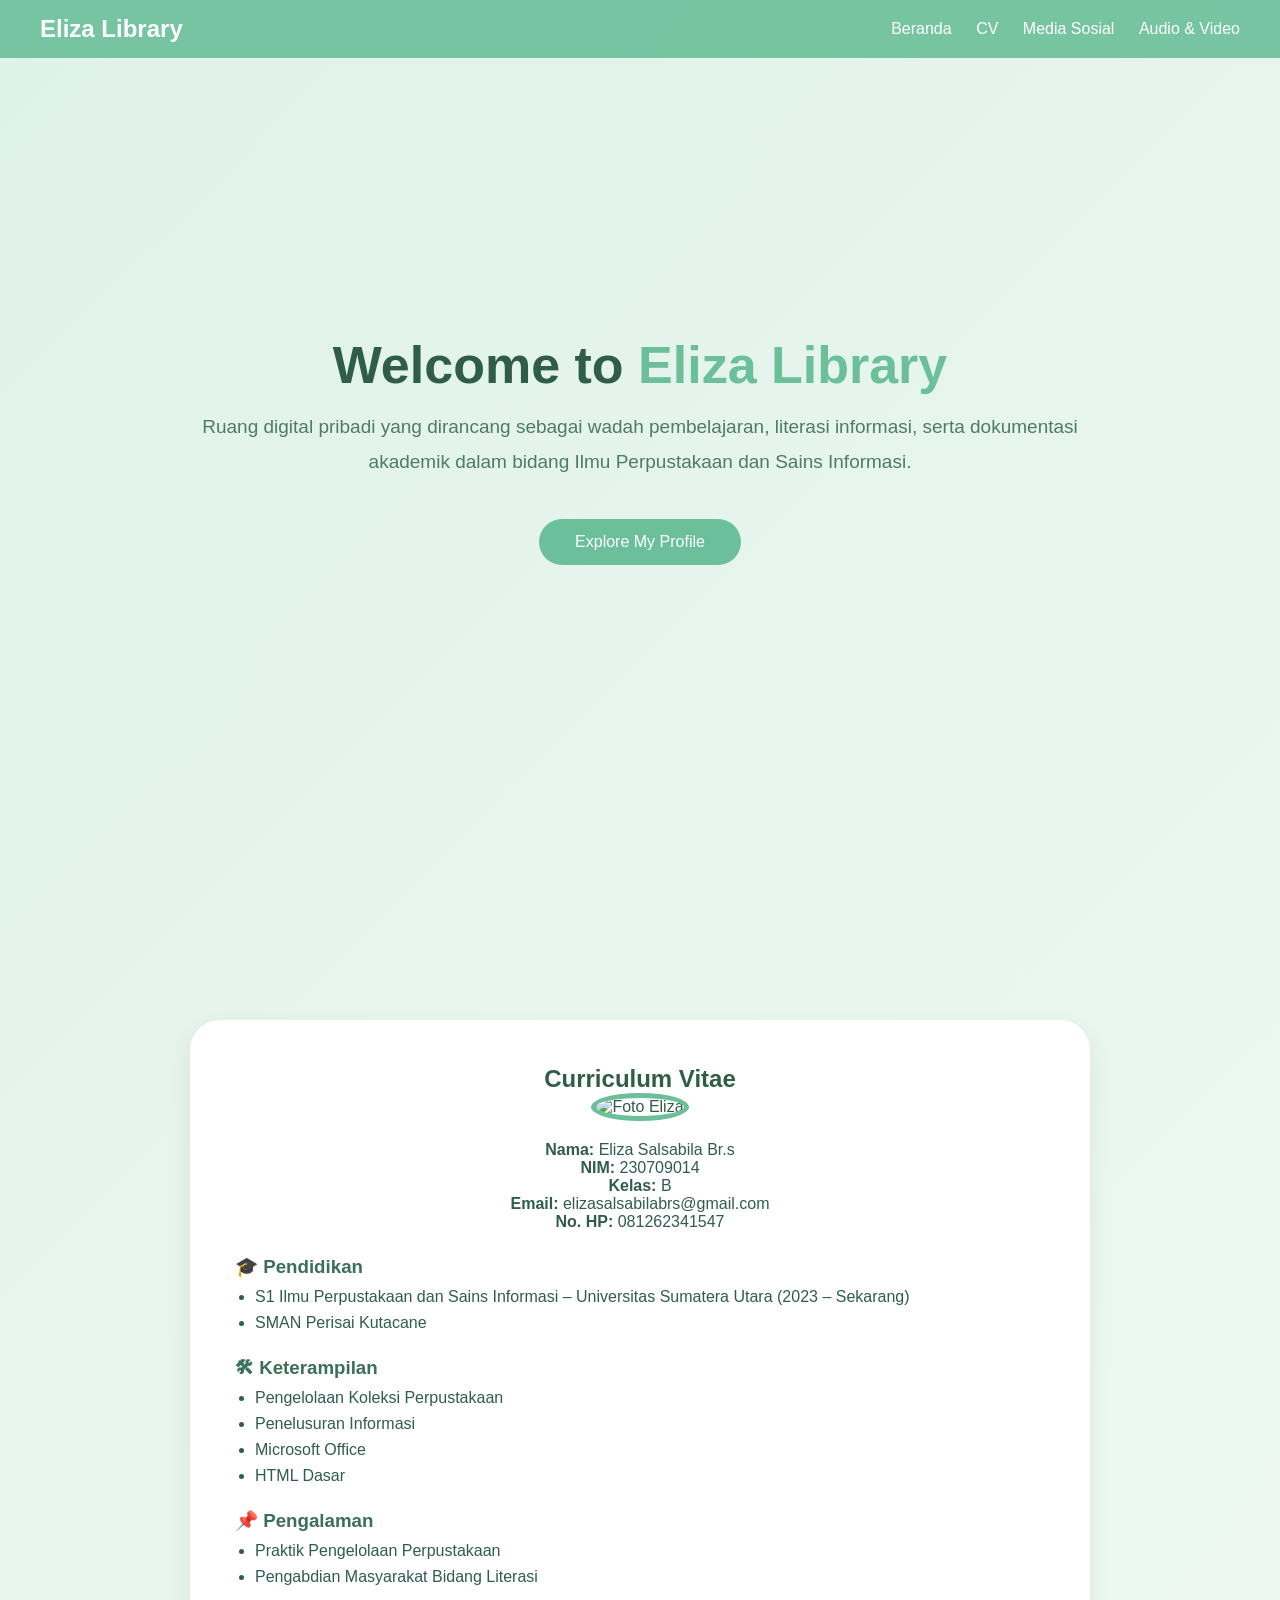
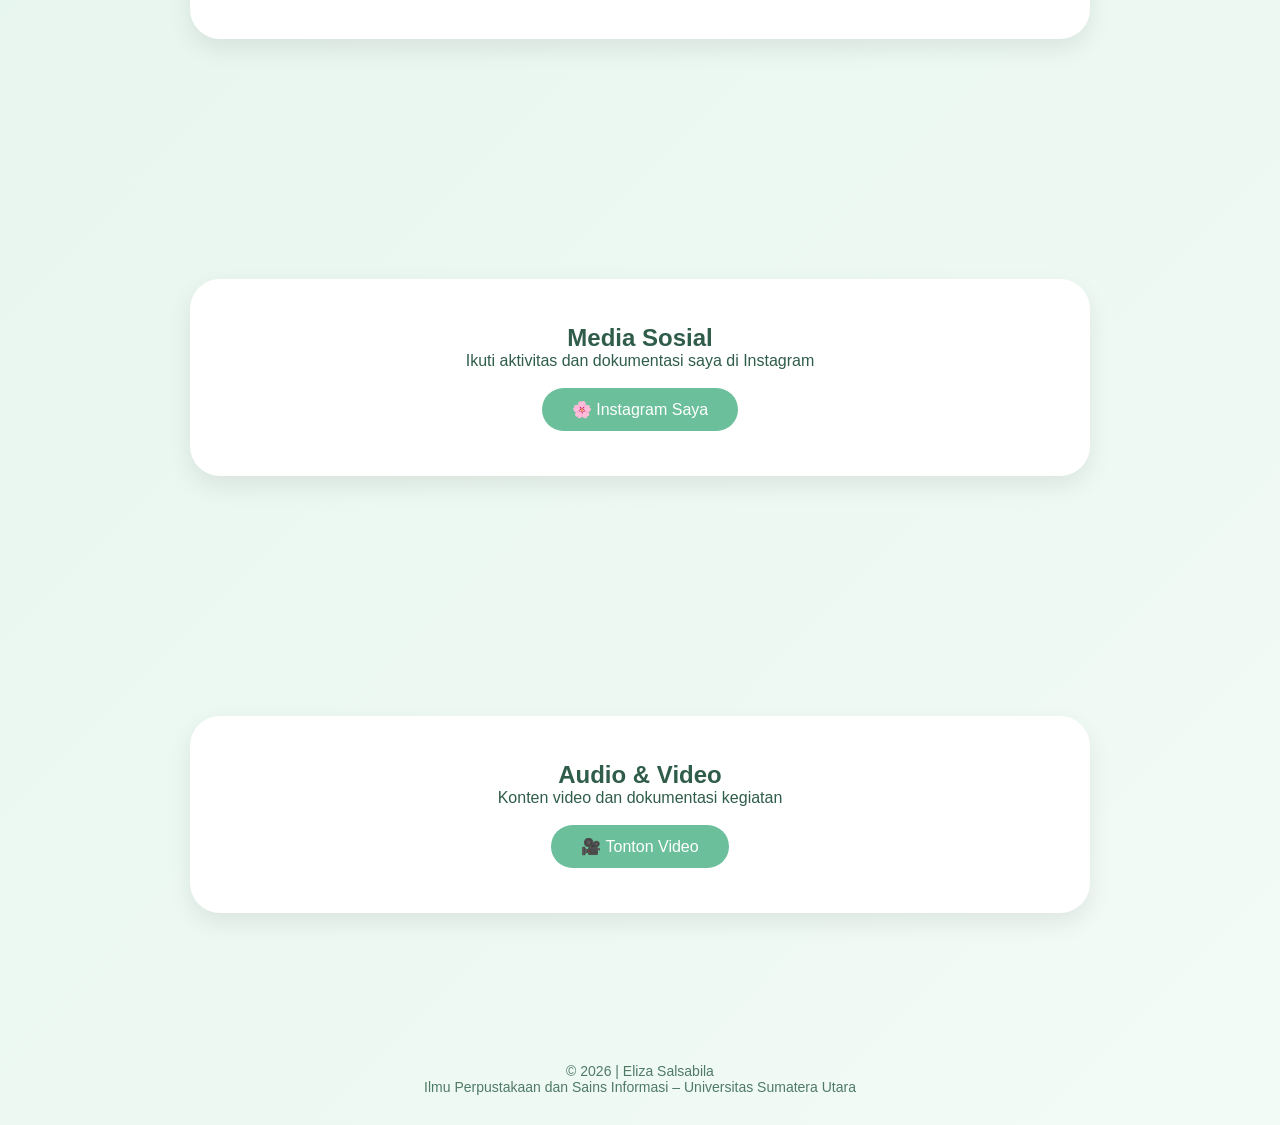
==== index.html @ 678ed5d0 "Update index.html" ====
<!DOCTYPE html>
<html lang="id">
<head>
<meta charset="UTF-8">
<meta name="viewport" content="width=device-width, initial-scale=1.0">
<title>Eliza Library</title>

<style>
*{
    margin:0;
    padding:0;
    box-sizing:border-box;
    font-family:'Segoe UI', sans-serif;
}

html{
    scroll-behavior:smooth;
}

body{
    background:linear-gradient(135deg,#dff2e8,#f3fbf7);
    color:#2f5d4a;
}

/* NAVBAR */
nav{
    position:fixed;
    top:0;
    width:100%;
    background:rgba(107,191,154,0.9);
    padding:15px 40px;
    display:flex;
    justify-content:space-between;
    align-items:center;
    z-index:100;
}

nav h2{
    color:white;
    font-weight:600;
}

nav a{
    color:white;
    text-decoration:none;
    margin-left:20px;
    font-weight:500;
}

nav a:hover{
    border-bottom:2px solid white;
}

/* ===== BERANDA FULL ===== */
#home{
    height:100vh;
    display:flex;
    align-items:center;
    justify-content:center;
    text-align:center;
    padding:40px;
}

.home-box{
    max-width:900px;
}

.home-box h1{
    font-size:52px;
    color:#2f5d4a;
    margin-bottom:15px;
}

.home-box h1 span{
    color:#6bbf9a;
}

.home-box p{
    font-size:19px;
    color:#4f7a67;
    margin-bottom:40px;
    line-height:1.8;
}

.home-btn{
    display:inline-block;
    padding:14px 36px;
    background:#6bbf9a;
    color:white;
    border-radius:30px;
    text-decoration:none;
    font-size:16px;
    transition:0.3s;
}

.home-btn:hover{
    background:#55a885;
}

/* SECTION UMUM */
section{
    padding:90px 20px;
    text-align:center;
}

.card{
    background:white;
    max-width:900px;
    margin:30px auto;
    padding:45px;
    border-radius:30px;
    box-shadow:0 10px 25px rgba(0,0,0,0.08);
}

/* CV */
.cv-photo{
    width:170px;
    height:170px;
    border-radius:50%;
    object-fit:cover;
    border:5px solid #6bbf9a;
    margin-bottom:20px;
}

.cv-item{
    text-align:left;
    margin-top:25px;
}

.cv-item h3{
    color:#3b6f5a;
    margin-bottom:10px;
}

.cv-item ul{
    padding-left:20px;
}

.cv-item li{
    margin-bottom:8px;
}

/* BUTTON */
.btn{
    display:inline-block;
    margin-top:18px;
    padding:12px 30px;
    background:#6bbf9a;
    color:white;
    border-radius:25px;
    text-decoration:none;
}

.btn:hover{
    background:#55a885;
}

/* FOOTER */
footer{
    text-align:center;
    padding:30px;
    font-size:14px;
    color:#4f7a67;
}
</style>
</head>

<body>

<!-- NAVBAR -->
<nav>
    <h2>Eliza Library</h2>
    <div>
        <a href="#home">Beranda</a>
        <a href="#cv">CV</a>
        <a href="#sosial">Media Sosial</a>
        <a href="#media">Audio & Video</a>
    </div>
</nav>

<!-- BERANDA -->
<section id="home">
    <div class="home-box">
        <h1>Welcome to <span>Eliza Library</span></h1>
        <p>
            Ruang digital pribadi yang dirancang sebagai wadah pembelajaran,  
            literasi informasi, serta dokumentasi akademik dalam bidang  
            Ilmu Perpustakaan dan Sains Informasi.
        </p>

        <a href="#cv" class="home-btn">Explore My Profile</a>
    </div>
</section>

<!-- CV -->
<section id="cv">
    <div class="card">
        <h1>Curriculum Vitae</h1>

        <img src="photo-cv.jpeg" alt="Foto Eliza" class="cv-photo">

        <p><b>Nama:</b> Eliza Salsabila Br.s</p>
        <p><b>NIM:</b> 230709014</p>
        <p><b>Kelas:</b> B</p>
        <p><b>Email:</b> elizasalsabilabrs@gmail.com</p>
        <p><b>No. HP:</b> 081262341547</p>

        <div class="cv-item">
            <h3>🎓 Pendidikan</h3>
            <ul>
                <li>S1 Ilmu Perpustakaan dan Sains Informasi – Universitas Sumatera Utara (2023 – Sekarang)</li>
                <li>SMAN Perisai Kutacane</li>
            </ul>
        </div>

        <div class="cv-item">
            <h3>🛠 Keterampilan</h3>
            <ul>
                <li>Pengelolaan Koleksi Perpustakaan</li>
                <li>Penelusuran Informasi</li>
                <li>Microsoft Office</li>
                <li>HTML Dasar</li>
            </ul>
        </div>

        <div class="cv-item">
            <h3>📌 Pengalaman</h3>
            <ul>
                <li>Praktik Pengelolaan Perpustakaan</li>
                <li>Pengabdian Masyarakat Bidang Literasi</li>
            </ul>
        </div>
    </div>
</section>

<!-- MEDIA SOSIAL -->
<section id="sosial">
    <div class="card">
        <h1>Media Sosial</h1>
        <p>Ikuti aktivitas dan dokumentasi saya di Instagram</p>

        <a class="btn" 
           href="https://www.instagram.com/elizasbilaa?igsh=YTdnMjVtbzdoeDZs&utm_source=qr" 
           target="_blank">
           🌸 Instagram Saya
        </a>
    </div>
</section>

<!-- AUDIO & VIDEO -->
<section id="media">
    <div class="card">
        <h1>Audio & Video</h1>
        <p>Konten video dan dokumentasi kegiatan</p>

        <a class="btn" 
           href="https://youtu.be/FVIehD--AYY?si=8Ql-IskA5OXc4XAN" 
           target="_blank">
           🎥 Tonton Video
        </a>
    </div>
</section>

<footer>
    © 2026 | Eliza Salsabila <br>
    Ilmu Perpustakaan dan Sains Informasi – Universitas Sumatera Utara
</footer>

</body>
</html>
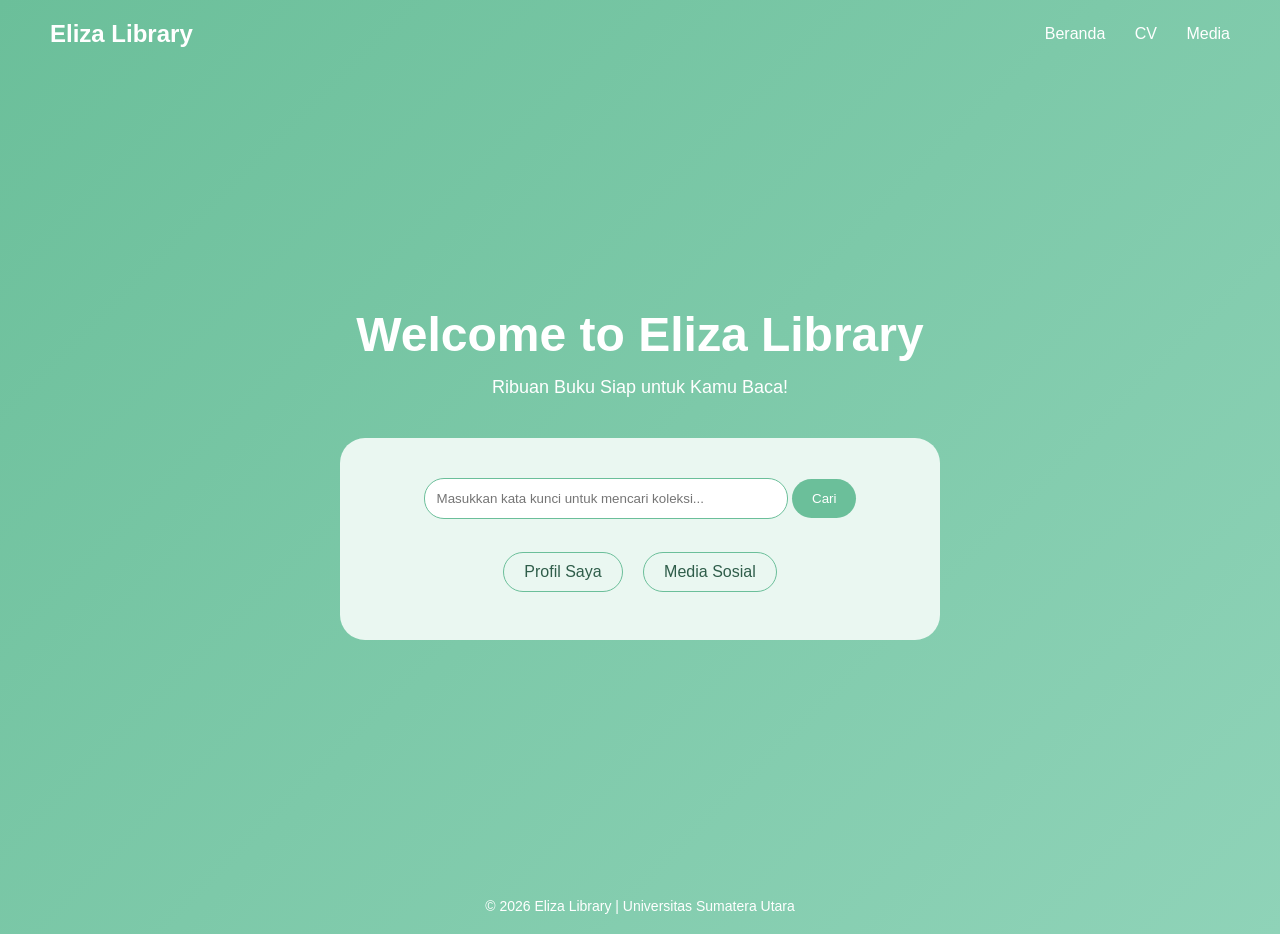
==== commit 63370537: "Update index.html" ====
--- a/index.html
+++ b/index.html
@@ -13,37 +13,27 @@
     font-family:'Segoe UI', sans-serif;
 }
 
-html{
-    scroll-behavior:smooth;
-}
-
 body{
-    background:linear-gradient(135deg,#dff2e8,#f3fbf7);
-    color:#2f5d4a;
+    background:linear-gradient(135deg,#6bbf9a,#8fd3b8);
+    color:white;
 }
 
 /* NAVBAR */
 nav{
-    position:fixed;
-    top:0;
-    width:100%;
-    background:rgba(107,191,154,0.9);
-    padding:15px 40px;
     display:flex;
     justify-content:space-between;
     align-items:center;
-    z-index:100;
+    padding:20px 50px;
 }
 
 nav h2{
-    color:white;
     font-weight:600;
 }
 
 nav a{
+    text-decoration:none;
     color:white;
-    text-decoration:none;
-    margin-left:20px;
+    margin-left:25px;
     font-weight:500;
 }
 
@@ -51,219 +41,112 @@
     border-bottom:2px solid white;
 }
 
-/* ===== BERANDA FULL ===== */
-#home{
-    height:100vh;
+/* HERO */
+.hero{
+    height:90vh;
     display:flex;
+    flex-direction:column;
+    justify-content:center;
     align-items:center;
-    justify-content:center;
     text-align:center;
-    padding:40px;
+    padding:20px;
 }
 
-.home-box{
-    max-width:900px;
-}
-
-.home-box h1{
-    font-size:52px;
-    color:#2f5d4a;
+.hero h1{
+    font-size:48px;
     margin-bottom:15px;
 }
 
-.home-box h1 span{
-    color:#6bbf9a;
+.hero p{
+    font-size:18px;
+    margin-bottom:40px;
 }
 
-.home-box p{
-    font-size:19px;
-    color:#4f7a67;
-    margin-bottom:40px;
-    line-height:1.8;
+.search-box{
+    background:#eaf7f1;
+    padding:40px;
+    border-radius:25px;
+    width:600px;
+    max-width:90%;
+    color:#2f5d4a;
 }
 
-.home-btn{
-    display:inline-block;
-    padding:14px 36px;
+.search-box input{
+    width:70%;
+    padding:12px;
+    border-radius:20px;
+    border:1px solid #6bbf9a;
+    outline:none;
+}
+
+.search-box button{
+    padding:12px 20px;
+    border:none;
     background:#6bbf9a;
     color:white;
-    border-radius:30px;
-    text-decoration:none;
-    font-size:16px;
-    transition:0.3s;
+    border-radius:20px;
+    cursor:pointer;
 }
 
-.home-btn:hover{
+.search-box button:hover{
     background:#55a885;
 }
 
-/* SECTION UMUM */
-section{
-    padding:90px 20px;
-    text-align:center;
-}
-
-.card{
-    background:white;
-    max-width:900px;
-    margin:30px auto;
-    padding:45px;
-    border-radius:30px;
-    box-shadow:0 10px 25px rgba(0,0,0,0.08);
-}
-
-/* CV */
-.cv-photo{
-    width:170px;
-    height:170px;
-    border-radius:50%;
-    object-fit:cover;
-    border:5px solid #6bbf9a;
-    margin-bottom:20px;
-}
-
-.cv-item{
-    text-align:left;
+.menu-btn{
     margin-top:25px;
 }
 
-.cv-item h3{
-    color:#3b6f5a;
-    margin-bottom:10px;
+.menu-btn a{
+    display:inline-block;
+    margin:8px;
+    padding:10px 20px;
+    border:1px solid #6bbf9a;
+    border-radius:20px;
+    text-decoration:none;
+    color:#2f5d4a;
 }
 
-.cv-item ul{
-    padding-left:20px;
+.menu-btn a:hover{
+    background:#6bbf9a;
+    color:white;
 }
 
-.cv-item li{
-    margin-bottom:8px;
-}
-
-/* BUTTON */
-.btn{
-    display:inline-block;
-    margin-top:18px;
-    padding:12px 30px;
-    background:#6bbf9a;
-    color:white;
-    border-radius:25px;
-    text-decoration:none;
-}
-
-.btn:hover{
-    background:#55a885;
-}
-
-/* FOOTER */
 footer{
     text-align:center;
-    padding:30px;
+    padding:20px;
     font-size:14px;
-    color:#4f7a67;
 }
 </style>
 </head>
 
 <body>
 
-<!-- NAVBAR -->
 <nav>
     <h2>Eliza Library</h2>
     <div>
-        <a href="#home">Beranda</a>
-        <a href="#cv">CV</a>
-        <a href="#sosial">Media Sosial</a>
-        <a href="#media">Audio & Video</a>
+        <a href="index.html">Beranda</a>
+        <a href="cv.html">CV</a>
+        <a href="media.html">Media</a>
     </div>
 </nav>
 
-<!-- BERANDA -->
-<section id="home">
-    <div class="home-box">
-        <h1>Welcome to <span>Eliza Library</span></h1>
-        <p>
-            Ruang digital pribadi yang dirancang sebagai wadah pembelajaran,  
-            literasi informasi, serta dokumentasi akademik dalam bidang  
-            Ilmu Perpustakaan dan Sains Informasi.
-        </p>
+<div class="hero">
+    <h1>Welcome to Eliza Library</h1>
+    <p>Ribuan Buku Siap untuk Kamu Baca!</p>
 
-        <a href="#cv" class="home-btn">Explore My Profile</a>
-    </div>
-</section>
+    <div class="search-box">
+        <input type="text" placeholder="Masukkan kata kunci untuk mencari koleksi...">
+        <button>Cari</button>
 
-<!-- CV -->
-<section id="cv">
-    <div class="card">
-        <h1>Curriculum Vitae</h1>
-
-        <img src="photo-cv.jpeg" alt="Foto Eliza" class="cv-photo">
-
-        <p><b>Nama:</b> Eliza Salsabila Br.s</p>
-        <p><b>NIM:</b> 230709014</p>
-        <p><b>Kelas:</b> B</p>
-        <p><b>Email:</b> elizasalsabilabrs@gmail.com</p>
-        <p><b>No. HP:</b> 081262341547</p>
-
-        <div class="cv-item">
-            <h3>🎓 Pendidikan</h3>
-            <ul>
-                <li>S1 Ilmu Perpustakaan dan Sains Informasi – Universitas Sumatera Utara (2023 – Sekarang)</li>
-                <li>SMAN Perisai Kutacane</li>
-            </ul>
-        </div>
-
-        <div class="cv-item">
-            <h3>🛠 Keterampilan</h3>
-            <ul>
-                <li>Pengelolaan Koleksi Perpustakaan</li>
-                <li>Penelusuran Informasi</li>
-                <li>Microsoft Office</li>
-                <li>HTML Dasar</li>
-            </ul>
-        </div>
-
-        <div class="cv-item">
-            <h3>📌 Pengalaman</h3>
-            <ul>
-                <li>Praktik Pengelolaan Perpustakaan</li>
-                <li>Pengabdian Masyarakat Bidang Literasi</li>
-            </ul>
+        <div class="menu-btn">
+            <a href="cv.html">Profil Saya</a>
+            <a href="media.html">Media Sosial</a>
         </div>
     </div>
-</section>
-
-<!-- MEDIA SOSIAL -->
-<section id="sosial">
-    <div class="card">
-        <h1>Media Sosial</h1>
-        <p>Ikuti aktivitas dan dokumentasi saya di Instagram</p>
-
-        <a class="btn" 
-           href="https://www.instagram.com/elizasbilaa?igsh=YTdnMjVtbzdoeDZs&utm_source=qr" 
-           target="_blank">
-           🌸 Instagram Saya
-        </a>
-    </div>
-</section>
-
-<!-- AUDIO & VIDEO -->
-<section id="media">
-    <div class="card">
-        <h1>Audio & Video</h1>
-        <p>Konten video dan dokumentasi kegiatan</p>
-
-        <a class="btn" 
-           href="https://youtu.be/FVIehD--AYY?si=8Ql-IskA5OXc4XAN" 
-           target="_blank">
-           🎥 Tonton Video
-        </a>
-    </div>
-</section>
+</div>
 
 <footer>
-    © 2026 | Eliza Salsabila <br>
-    Ilmu Perpustakaan dan Sains Informasi – Universitas Sumatera Utara
+    © 2026 Eliza Library | Universitas Sumatera Utara
 </footer>
 
 </body>
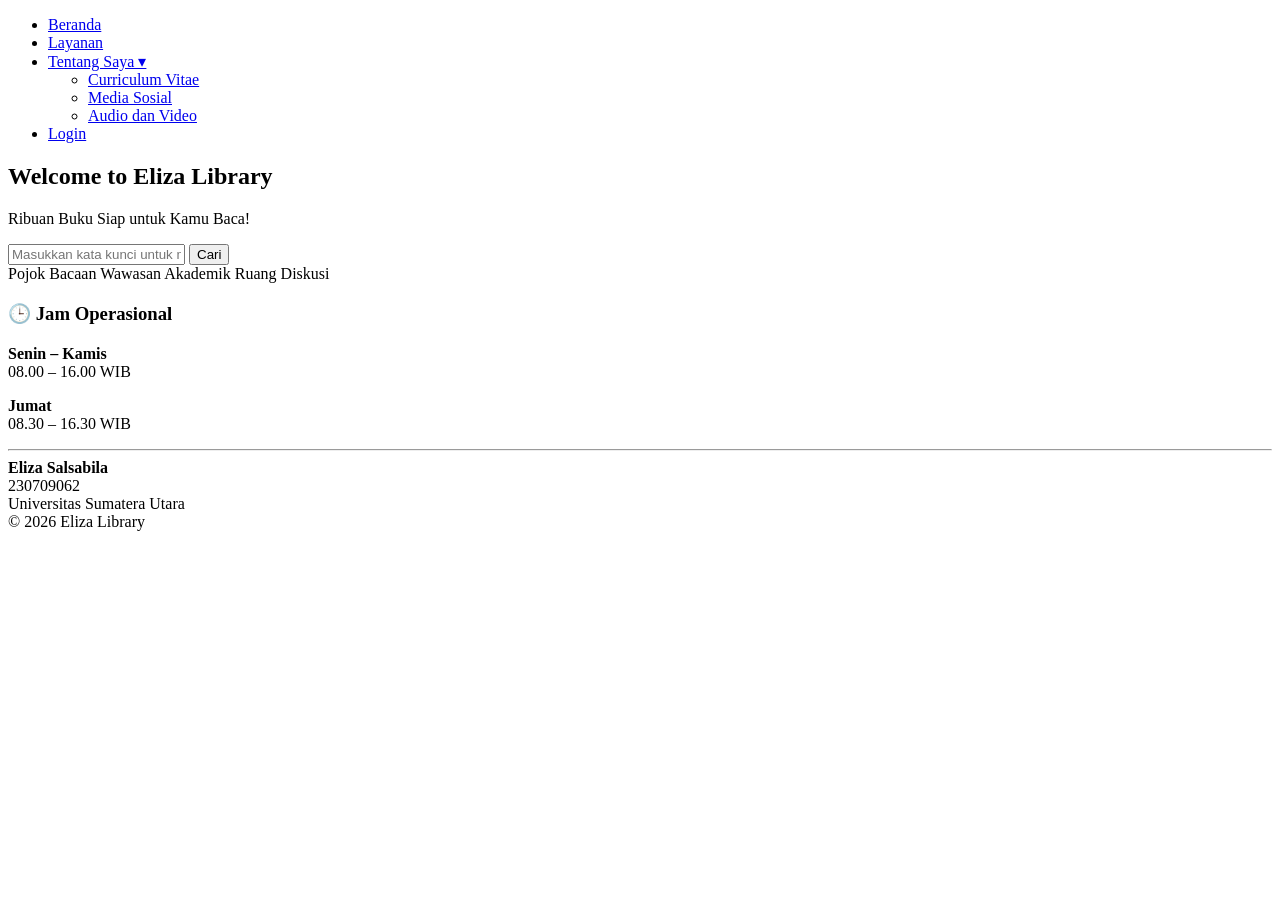
==== commit ad3ec8fb: "Update index.html" ====
--- a/index.html
+++ b/index.html
@@ -1,153 +1,77 @@
 <!DOCTYPE html>
 <html lang="id">
 <head>
-<meta charset="UTF-8">
-<meta name="viewport" content="width=device-width, initial-scale=1.0">
-<title>Eliza Library</title>
+  <meta charset="UTF-8" />
+  <meta name="viewport" content="width=device-width, initial-scale=1.0" />
+  <title>Eliza Library</title>
 
-<style>
-*{
-    margin:0;
-    padding:0;
-    box-sizing:border-box;
-    font-family:'Segoe UI', sans-serif;
-}
+  <!-- Google Font -->
+  <link href="https://fonts.googleapis.com/css2?family=Poppins:wght@300;400;600;700&display=swap" rel="stylesheet">
 
-body{
-    background:linear-gradient(135deg,#6bbf9a,#8fd3b8);
-    color:white;
-}
-
-/* NAVBAR */
-nav{
-    display:flex;
-    justify-content:space-between;
-    align-items:center;
-    padding:20px 50px;
-}
-
-nav h2{
-    font-weight:600;
-}
-
-nav a{
-    text-decoration:none;
-    color:white;
-    margin-left:25px;
-    font-weight:500;
-}
-
-nav a:hover{
-    border-bottom:2px solid white;
-}
-
-/* HERO */
-.hero{
-    height:90vh;
-    display:flex;
-    flex-direction:column;
-    justify-content:center;
-    align-items:center;
-    text-align:center;
-    padding:20px;
-}
-
-.hero h1{
-    font-size:48px;
-    margin-bottom:15px;
-}
-
-.hero p{
-    font-size:18px;
-    margin-bottom:40px;
-}
-
-.search-box{
-    background:#eaf7f1;
-    padding:40px;
-    border-radius:25px;
-    width:600px;
-    max-width:90%;
-    color:#2f5d4a;
-}
-
-.search-box input{
-    width:70%;
-    padding:12px;
-    border-radius:20px;
-    border:1px solid #6bbf9a;
-    outline:none;
-}
-
-.search-box button{
-    padding:12px 20px;
-    border:none;
-    background:#6bbf9a;
-    color:white;
-    border-radius:20px;
-    cursor:pointer;
-}
-
-.search-box button:hover{
-    background:#55a885;
-}
-
-.menu-btn{
-    margin-top:25px;
-}
-
-.menu-btn a{
-    display:inline-block;
-    margin:8px;
-    padding:10px 20px;
-    border:1px solid #6bbf9a;
-    border-radius:20px;
-    text-decoration:none;
-    color:#2f5d4a;
-}
-
-.menu-btn a:hover{
-    background:#6bbf9a;
-    color:white;
-}
-
-footer{
-    text-align:center;
-    padding:20px;
-    font-size:14px;
-}
-</style>
+  <!-- Hubungkan ke CSS -->
+  <link rel="stylesheet" href="style.css">
 </head>
 
 <body>
 
 <nav>
-    <h2>Eliza Library</h2>
-    <div>
-        <a href="index.html">Beranda</a>
-        <a href="cv.html">CV</a>
-        <a href="media.html">Media</a>
-    </div>
+  <ul class="menu">
+    <li><a href="#">Beranda</a></li>
+    <li><a href="#">Layanan</a></li>
+
+    <li class="dropdown">
+      <a href="#">Tentang Saya ▾</a>
+      <ul class="dropdown-menu">
+        <li><a href="cv.html" target="_blank">Curriculum Vitae</a></li>
+        <li><a href="https://instagram.com/elizasbilaa" target="_blank">Media Sosial</a></li>
+        <li><a href="https://youtu.be/1FVF-9KQiPo?si=g9WNllG6pzofofNe" target="_blank">Audio dan Video</a></li>
+      </ul>
+    </li> 
+
+    <li class="login-menu">
+      <a href="login.html" target="_blank">Login</a>
+    </li>
+  </ul>
 </nav>
 
-<div class="hero">
-    <h1>Welcome to Eliza Library</h1>
-    <p>Ribuan Buku Siap untuk Kamu Baca!</p>
+<section class="hero">
+  <h1>Welcome to Eliza Library</h1>
+  <p>Ribuan Buku Siap untuk Kamu Baca!</p>
+</section>
 
-    <div class="search-box">
-        <input type="text" placeholder="Masukkan kata kunci untuk mencari koleksi...">
-        <button>Cari</button>
+<div class="card">
 
-        <div class="menu-btn">
-            <a href="cv.html">Profil Saya</a>
-            <a href="media.html">Media Sosial</a>
-        </div>
-    </div>
+  <div class="search-box">
+    <input type="text" placeholder="Masukkan kata kunci untuk mencari koleksi...">
+    <button>Cari</button>
+  </div>
+
+  <div>
+    <span class="tag">Pojok Bacaan</span>
+    <span class="tag">Wawasan Akademik</span>
+    <span class="tag">Ruang Diskusi</span>
+  </div>
+
+  <h3 style="margin:20px 0;">🕒 Jam Operasional</h3>
+
+  <div class="jam-operasional">
+    <p><strong>Senin – Kamis</strong><br>08.00 – 16.00 WIB</p>
+    <p><strong>Jumat</strong><br>08.30 – 16.30 WIB</p>
+  </div>
+
+  <hr>
+
+  <div class="footer-text">
+    <strong>Eliza Salsabila</strong><br>
+    230709062<br>
+    Universitas Sumatera Utara
+  </div>
+
+  <div class="footer">
+    © 2026 Eliza Library
+  </div>
+
 </div>
-
-<footer>
-    © 2026 Eliza Library | Universitas Sumatera Utara
-</footer>
 
 </body>
 </html>
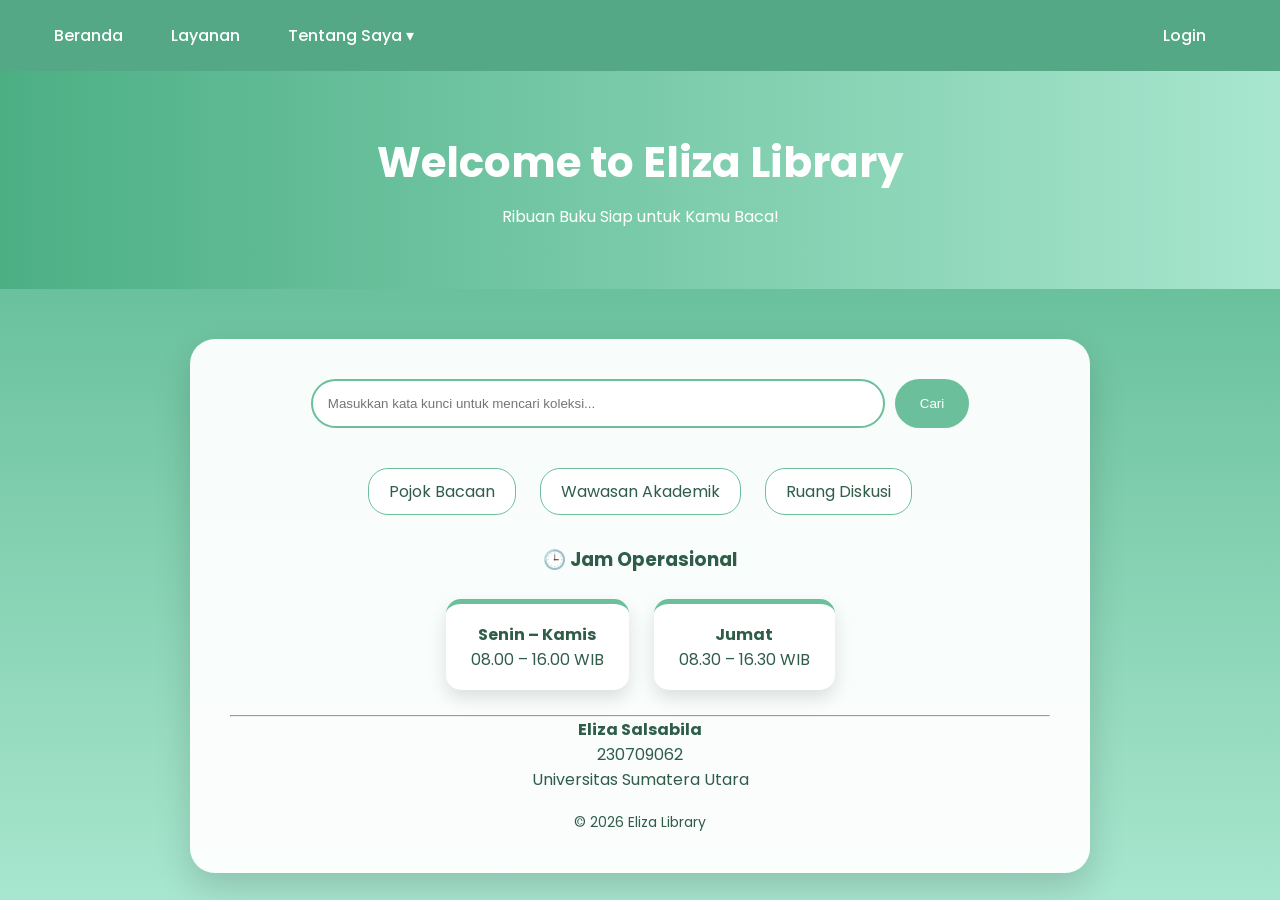
==== commit f56b1c11: "Update index.html" ====
--- a/index.html
+++ b/index.html
@@ -5,6 +5,8 @@
   <meta name="viewport" content="width=device-width, initial-scale=1.0" />
   <title>Eliza Library</title>
 
+  <link rel="stylesheet" href="style.css">
+  
   <!-- Google Font -->
   <link href="https://fonts.googleapis.com/css2?family=Poppins:wght@300;400;600;700&display=swap" rel="stylesheet">
 
--- a/style.css
+++ b/style.css
@@ -0,0 +1,214 @@
+:root {
+  --primary: #6BBF9A;
+  --primary-dark: #55A885;
+  --secondary: #F0ECCE;
+  --text-dark: #2f5d4a;
+}
+
+/* RESET */
+* {
+  margin: 0;
+  padding: 0;
+  box-sizing: border-box;
+}
+
+/* BODY GLOBAL */
+body {
+  font-family: 'Poppins', 'Segoe UI', sans-serif;
+  background: linear-gradient(180deg, #4CAF84 0%, #A8E6CF 100%);
+  min-height: 100vh;
+  color: var(--text-dark);
+}
+
+/* ================= NAVBAR ================= */
+nav {
+  background: var(--primary-dark);
+  padding: 15px 40px;
+}
+
+nav a {
+  color: white;
+  text-decoration: none;
+  margin-right: 20px;
+  font-weight: 500;
+}
+
+nav a:hover {
+  text-decoration: underline;
+}
+
+/* ================= MENU BERANDA ================= */
+.menu {
+  list-style: none;
+  display: flex;
+  align-items: center;
+}
+
+.menu li {
+  position: relative;
+}
+
+.menu a {
+  padding: 8px 14px;
+  display: block;
+}
+
+.login-menu {
+  margin-left: auto;
+}
+
+/* DROPDOWN */
+.dropdown-menu {
+  display: none;
+  position: absolute;
+  top: 110%;
+  left: 0;
+  background: white;
+  border-radius: 12px;
+  min-width: 200px;
+  box-shadow: 0 12px 25px rgba(0,0,0,0.25);
+  overflow: hidden;
+  z-index: 999;
+}
+
+.dropdown-menu li a {
+  color: #333;
+  padding: 12px 20px;
+}
+
+.dropdown-menu li a:hover {
+  background: var(--primary);
+  color: white;
+}
+
+.dropdown:hover .dropdown-menu {
+  display: block;
+}
+
+/* ================= HERO ================= */
+.hero {
+  background: linear-gradient(90deg, #4CAF84 0%, #A8E6CF 100%);
+  text-align: center;
+  color: white;
+  padding: 60px 20px;
+}
+
+.hero h1 {
+  font-size: 42px;
+  font-weight: 700;
+}
+
+.hero p {
+  margin-top: 10px;
+  font-size: 16px;
+}
+
+/* ================= CARD GLOBAL ================= */
+.card {
+  background: rgba(255, 255, 255, 0.95);
+  max-width: 900px;
+  margin: 50px auto;
+  padding: 40px;
+  border-radius: 25px;
+  box-shadow: 0 15px 35px rgba(0,0,0,0.15);
+  text-align: center;
+}
+
+/* ================= SEARCH ================= */
+.search-box {
+  display: flex;
+  justify-content: center;
+  margin-bottom: 30px;
+}
+
+.search-box input {
+  width: 70%;
+  padding: 15px;
+  border-radius: 30px;
+  border: 2px solid var(--primary);
+  outline: none;
+}
+
+.search-box button {
+  padding: 15px 25px;
+  margin-left: 10px;
+  border-radius: 30px;
+  border: none;
+  background: var(--primary);
+  color: white;
+  cursor: pointer;
+}
+
+.search-box button:hover {
+  background: var(--primary-dark);
+}
+
+/* ================= TAG ================= */
+.tag {
+  display: inline-block;
+  padding: 10px 20px;
+  margin: 10px;
+  background: white;
+  border-radius: 20px;
+  border: 1px solid var(--primary);
+}
+
+/* ================= JAM OPERASIONAL ================= */
+.jam-operasional {
+  display: flex;
+  justify-content: center;
+  gap: 25px;
+  margin: 25px 0;
+  flex-wrap: wrap;
+}
+
+.jam-operasional p {
+  background: white;
+  padding: 18px 25px;
+  border-radius: 15px;
+  min-width: 180px;
+  box-shadow: 0 8px 18px rgba(0,0,0,0.12);
+  border-top: 5px solid var(--primary);
+}
+
+/* ================= CV STYLE ================= */
+.cv-photo {
+  width: 150px;
+  height: 150px;
+  border-radius: 50%;
+  object-fit: cover;
+  border: 4px solid var(--primary);
+  margin-bottom: 20px;
+}
+
+.card ul {
+  text-align: left;
+  padding-left: 20px;
+}
+
+.card h3 {
+  margin-top: 25px;
+}
+
+/* ================= FOOTER ================= */
+.footer {
+  margin-top: 20px;
+  font-size: 14px;
+}
+
+/* ================= RESPONSIVE ================= */
+@media(max-width: 768px) {
+  .search-box {
+    flex-direction: column;
+  }
+
+  .search-box input,
+  .search-box button {
+    width: 100%;
+    margin: 5px 0;
+  }
+
+  .hero h1 {
+    font-size: 28px;
+  }
+}
--- a/style.css
+++ b/style.css
@@ -0,0 +1,214 @@
+:root {
+  --primary: #6BBF9A;
+  --primary-dark: #55A885;
+  --secondary: #F0ECCE;
+  --text-dark: #2f5d4a;
+}
+
+/* RESET */
+* {
+  margin: 0;
+  padding: 0;
+  box-sizing: border-box;
+}
+
+/* BODY GLOBAL */
+body {
+  font-family: 'Poppins', 'Segoe UI', sans-serif;
+  background: linear-gradient(180deg, #4CAF84 0%, #A8E6CF 100%);
+  min-height: 100vh;
+  color: var(--text-dark);
+}
+
+/* ================= NAVBAR ================= */
+nav {
+  background: var(--primary-dark);
+  padding: 15px 40px;
+}
+
+nav a {
+  color: white;
+  text-decoration: none;
+  margin-right: 20px;
+  font-weight: 500;
+}
+
+nav a:hover {
+  text-decoration: underline;
+}
+
+/* ================= MENU BERANDA ================= */
+.menu {
+  list-style: none;
+  display: flex;
+  align-items: center;
+}
+
+.menu li {
+  position: relative;
+}
+
+.menu a {
+  padding: 8px 14px;
+  display: block;
+}
+
+.login-menu {
+  margin-left: auto;
+}
+
+/* DROPDOWN */
+.dropdown-menu {
+  display: none;
+  position: absolute;
+  top: 110%;
+  left: 0;
+  background: white;
+  border-radius: 12px;
+  min-width: 200px;
+  box-shadow: 0 12px 25px rgba(0,0,0,0.25);
+  overflow: hidden;
+  z-index: 999;
+}
+
+.dropdown-menu li a {
+  color: #333;
+  padding: 12px 20px;
+}
+
+.dropdown-menu li a:hover {
+  background: var(--primary);
+  color: white;
+}
+
+.dropdown:hover .dropdown-menu {
+  display: block;
+}
+
+/* ================= HERO ================= */
+.hero {
+  background: linear-gradient(90deg, #4CAF84 0%, #A8E6CF 100%);
+  text-align: center;
+  color: white;
+  padding: 60px 20px;
+}
+
+.hero h1 {
+  font-size: 42px;
+  font-weight: 700;
+}
+
+.hero p {
+  margin-top: 10px;
+  font-size: 16px;
+}
+
+/* ================= CARD GLOBAL ================= */
+.card {
+  background: rgba(255, 255, 255, 0.95);
+  max-width: 900px;
+  margin: 50px auto;
+  padding: 40px;
+  border-radius: 25px;
+  box-shadow: 0 15px 35px rgba(0,0,0,0.15);
+  text-align: center;
+}
+
+/* ================= SEARCH ================= */
+.search-box {
+  display: flex;
+  justify-content: center;
+  margin-bottom: 30px;
+}
+
+.search-box input {
+  width: 70%;
+  padding: 15px;
+  border-radius: 30px;
+  border: 2px solid var(--primary);
+  outline: none;
+}
+
+.search-box button {
+  padding: 15px 25px;
+  margin-left: 10px;
+  border-radius: 30px;
+  border: none;
+  background: var(--primary);
+  color: white;
+  cursor: pointer;
+}
+
+.search-box button:hover {
+  background: var(--primary-dark);
+}
+
+/* ================= TAG ================= */
+.tag {
+  display: inline-block;
+  padding: 10px 20px;
+  margin: 10px;
+  background: white;
+  border-radius: 20px;
+  border: 1px solid var(--primary);
+}
+
+/* ================= JAM OPERASIONAL ================= */
+.jam-operasional {
+  display: flex;
+  justify-content: center;
+  gap: 25px;
+  margin: 25px 0;
+  flex-wrap: wrap;
+}
+
+.jam-operasional p {
+  background: white;
+  padding: 18px 25px;
+  border-radius: 15px;
+  min-width: 180px;
+  box-shadow: 0 8px 18px rgba(0,0,0,0.12);
+  border-top: 5px solid var(--primary);
+}
+
+/* ================= CV STYLE ================= */
+.cv-photo {
+  width: 150px;
+  height: 150px;
+  border-radius: 50%;
+  object-fit: cover;
+  border: 4px solid var(--primary);
+  margin-bottom: 20px;
+}
+
+.card ul {
+  text-align: left;
+  padding-left: 20px;
+}
+
+.card h3 {
+  margin-top: 25px;
+}
+
+/* ================= FOOTER ================= */
+.footer {
+  margin-top: 20px;
+  font-size: 14px;
+}
+
+/* ================= RESPONSIVE ================= */
+@media(max-width: 768px) {
+  .search-box {
+    flex-direction: column;
+  }
+
+  .search-box input,
+  .search-box button {
+    width: 100%;
+    margin: 5px 0;
+  }
+
+  .hero h1 {
+    font-size: 28px;
+  }
+}
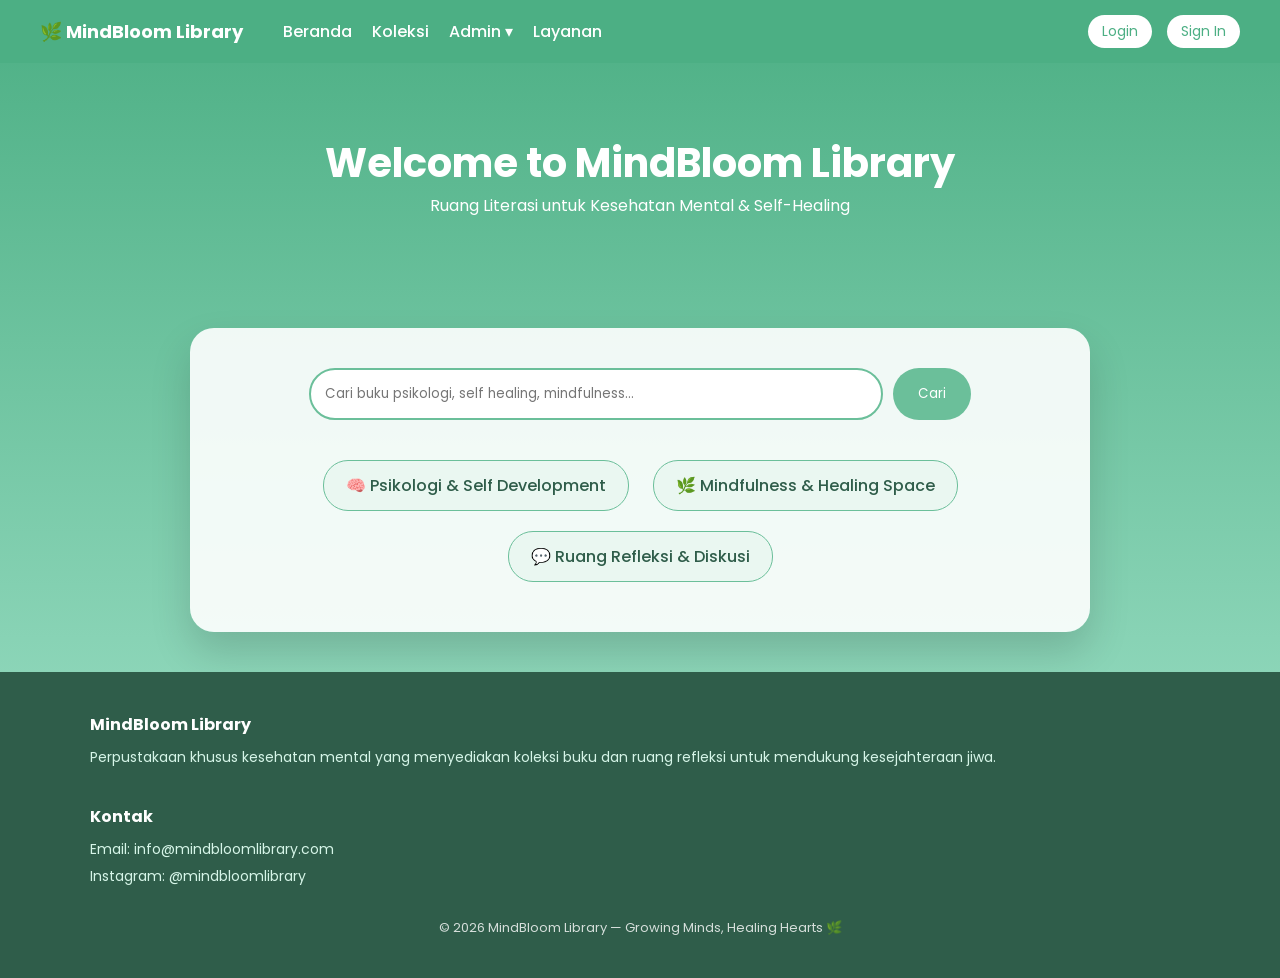
==== commit d6f1bf8c: "Update index.html" ====
--- a/index.html
+++ b/index.html
@@ -1,79 +1,323 @@
 <!DOCTYPE html>
 <html lang="id">
 <head>
-  <meta charset="UTF-8" />
-  <meta name="viewport" content="width=device-width, initial-scale=1.0" />
-  <title>Eliza Library</title>
-
-  <link rel="stylesheet" href="style.css">
-  
-  <!-- Google Font -->
-  <link href="https://fonts.googleapis.com/css2?family=Poppins:wght@300;400;600;700&display=swap" rel="stylesheet">
-
-  <!-- Hubungkan ke CSS -->
-  <link rel="stylesheet" href="style.css">
+<meta charset="UTF-8">
+<meta name="viewport" content="width=device-width, initial-scale=1.0">
+<title>MindBloom Library</title>
+<link href="https://fonts.googleapis.com/css2?family=Poppins:wght@300;400;600;700&display=swap" rel="stylesheet">
+
+<style>
+:root {
+  --primary: #6BBF9A;
+  --primary-dark: #4CAF84;
+  --text-dark: #2f5d4a;
+}
+
+* {
+  margin:0;
+  padding:0;
+  box-sizing:border-box;
+  font-family:'Poppins', sans-serif;
+}
+
+body {
+  background: linear-gradient(180deg, #4CAF84 0%, #A8E6CF 100%);
+  min-height:100vh;
+  display:flex;
+  flex-direction:column;
+}
+
+/* NAVBAR */
+nav {
+  background: var(--primary-dark);
+  padding:15px 40px;
+  display:flex;
+  align-items:center;
+}
+
+nav .logo {
+  color:white;
+  font-weight:700;
+  font-size:18px;
+}
+
+.menu {
+  list-style:none;
+  display:flex;
+  align-items:center;
+  margin-left:40px;
+}
+
+.menu li {
+  margin-right:20px;
+  position:relative;
+}
+
+.menu a {
+  color:white;
+  text-decoration:none;
+  font-weight:500;
+}
+
+/* RIGHT MENU */
+.right-menu {
+  margin-left:auto;
+  display:flex;
+  gap:15px;
+}
+
+.right-menu a {
+  background:white;
+  color:var(--primary-dark);
+  padding:6px 14px;
+  border-radius:20px;
+  font-size:14px;
+  text-decoration:none;
+}
+
+/* ===== DROPDOWN CLICK VERSION ===== */
+.dropdown-menu {
+  position:absolute;
+  top:40px;
+  left:0;
+  background:white;
+  border-radius:12px;
+  min-width:180px;
+  box-shadow:0 10px 25px rgba(0,0,0,0.2);
+  overflow:hidden;
+
+  opacity:0;
+  visibility:hidden;
+  transform:translateY(10px);
+  transition:0.3s ease;
+}
+
+.dropdown-menu li {
+  list-style:none;
+}
+
+.dropdown-menu li a {
+  display:block;
+  padding:10px 18px;
+  color:#2f5d4a;
+  text-decoration:none;
+  font-size:14px;
+}
+
+.dropdown-menu li a:hover {
+  background:#eaf7f1;
+}
+
+/* aktif */
+.dropdown-menu.active {
+  opacity:1;
+  visibility:visible;
+  transform:translateY(0);
+}
+
+/* HERO */
+.hero {
+  text-align:center;
+  color:white;
+  padding:70px 20px;
+}
+
+.hero h1 {
+  font-size:40px;
+  font-weight:700;
+}
+
+/* CARD */
+.card {
+  background: rgba(255,255,255,0.9);
+  width:85%;
+  max-width:900px;
+  margin:40px auto;
+  padding:40px;
+  border-radius:24px;
+  box-shadow:0 20px 40px rgba(0,0,0,0.15);
+  text-align:center;
+  color:var(--text-dark);
+}
+
+/* SEARCH */
+.search-box {
+  display:flex;
+  justify-content:center;
+  margin-bottom:30px;
+}
+
+.search-box input {
+  width:70%;
+  padding:14px;
+  border-radius:30px;
+  border:2px solid var(--primary);
+  outline:none;
+}
+
+.search-box button {
+  padding:14px 25px;
+  margin-left:10px;
+  border-radius:30px;
+  border:none;
+  background:var(--primary);
+  color:white;
+  cursor:pointer;
+}
+
+/* TAG */
+.tag {
+  display:inline-block;
+  padding:12px 22px;
+  margin:10px;
+  background:#eaf7f1;
+  border-radius:25px;
+  border:1px solid var(--primary);
+  color:var(--text-dark);
+  font-weight:500;
+}
+
+/* FOOTER */
+footer {
+  margin-top:auto;
+  background:#2f5d4a;
+  color:white;
+  padding:40px 20px;
+}
+
+.footer-container {
+  max-width:1100px;
+  margin:auto;
+  display:flex;
+  flex-wrap:wrap;
+  justify-content:space-between;
+  gap:30px;
+}
+
+.footer-section h4 {
+  margin-bottom:10px;
+}
+
+.footer-section p,
+.footer-section a {
+  font-size:14px;
+  color:#d6f5e8;
+  text-decoration:none;
+  display:block;
+  margin-bottom:6px;
+}
+
+.footer-bottom {
+  text-align:center;
+  margin-top:25px;
+  font-size:13px;
+  opacity:0.8;
+}
+</style>
 </head>
 
 <body>
 
 <nav>
+  <div class="logo">🌿 MindBloom Library</div>
+
   <ul class="menu">
-    <li><a href="#">Beranda</a></li>
-    <li><a href="#">Layanan</a></li>
-
-    <li class="dropdown">
-      <a href="#">Tentang Saya ▾</a>
-      <ul class="dropdown-menu">
-        <li><a href="cv.html" target="_blank">Curriculum Vitae</a></li>
-        <li><a href="https://instagram.com/elizasbilaa" target="_blank">Media Sosial</a></li>
-        <li><a href="https://youtu.be/1FVF-9KQiPo?si=g9WNllG6pzofofNe" target="_blank">Audio dan Video</a></li>
-      </ul>
-    </li> 
-
-    <li class="login-menu">
-      <a href="login.html" target="_blank">Login</a>
-    </li>
-  </ul>
+  <li><a href="index.html" target="_blank" rel="noopener noreferrer">Beranda</a></li>
+  <li><a href="koleksi.html" target="_blank" rel="noopener noreferrer">Koleksi</a></li>
+
+  <li class="dropdown">
+    <a href="#" id="adminToggle">Admin ▾</a>
+    <ul class="dropdown-menu" id="adminMenu">
+
+      <li>
+        <a href="fouder.html" target="_blank" rel="noopener noreferrer">
+          🌿 Founder
+        </a>
+      </li>
+
+      <li>
+        <a href="cv.html" target="_blank" rel="noopener noreferrer">
+          📄 CV
+        </a>
+      </li>
+
+      <li>
+        <a href="https://instagram.com/usernamekamu"
+           target="_blank"
+           rel="noopener noreferrer">
+          📱 Instagram
+        </a>
+      </li>
+
+    </ul>
+  </li>
+
+  <li>
+    <a href="layanan.html" target="_blank" rel="noopener noreferrer">
+      Layanan
+    </a>
+  </li>
+</ul>
+
+<div class="right-menu">
+  <a href="login.html" target="_blank" rel="noopener noreferrer">Login</a>
+  <a href="signup.html" target="_blank" rel="noopener noreferrer">Sign In</a>
+</div>
 </nav>
 
 <section class="hero">
-  <h1>Welcome to Eliza Library</h1>
-  <p>Ribuan Buku Siap untuk Kamu Baca!</p>
+  <h1>Welcome to MindBloom Library</h1>
+  <p>Ruang Literasi untuk Kesehatan Mental & Self-Healing</p>
 </section>
 
 <div class="card">
-
   <div class="search-box">
-    <input type="text" placeholder="Masukkan kata kunci untuk mencari koleksi...">
+    <input type="text" placeholder="Cari buku psikologi, self healing, mindfulness...">
     <button>Cari</button>
   </div>
 
   <div>
-    <span class="tag">Pojok Bacaan</span>
-    <span class="tag">Wawasan Akademik</span>
-    <span class="tag">Ruang Diskusi</span>
+    <span class="tag">🧠 Psikologi & Self Development</span>
+    <span class="tag">🌿 Mindfulness & Healing Space</span>
+    <span class="tag">💬 Ruang Refleksi & Diskusi</span>
   </div>
-
-  <h3 style="margin:20px 0;">🕒 Jam Operasional</h3>
-
-  <div class="jam-operasional">
-    <p><strong>Senin – Kamis</strong><br>08.00 – 16.00 WIB</p>
-    <p><strong>Jumat</strong><br>08.30 – 16.30 WIB</p>
+</div>
+
+<footer>
+  <div class="footer-container">
+    <div class="footer-section">
+      <h4>MindBloom Library</h4>
+      <p>Perpustakaan khusus kesehatan mental yang menyediakan koleksi buku dan ruang refleksi untuk mendukung kesejahteraan jiwa.</p>
+    </div>
+
+    <div class="footer-section">
+      <h4>Kontak</h4>
+      <p>Email: info@mindbloomlibrary.com</p>
+      <p>Instagram: @mindbloomlibrary</p>
+    </div>
   </div>
 
-  <hr>
-
-  <div class="footer-text">
-    <strong>Eliza Salsabila</strong><br>
-    230709062<br>
-    Universitas Sumatera Utara
+  <div class="footer-bottom">
+    © 2026 MindBloom Library — Growing Minds, Healing Hearts 🌿
   </div>
-
-  <div class="footer">
-    © 2026 Eliza Library
-  </div>
-
-</div>
+</footer>
+
+<!-- JAVASCRIPT DROPDOWN CLICK -->
+<script>
+const toggle = document.getElementById("adminToggle");
+const menu = document.getElementById("adminMenu");
+
+toggle.addEventListener("click", function(e) {
+  e.preventDefault();
+  menu.classList.toggle("active");
+});
+
+document.addEventListener("click", function(e) {
+  if (!toggle.contains(e.target) && !menu.contains(e.target)) {
+    menu.classList.remove("active");
+  }
+});
+</script>
 
 </body>
 </html>
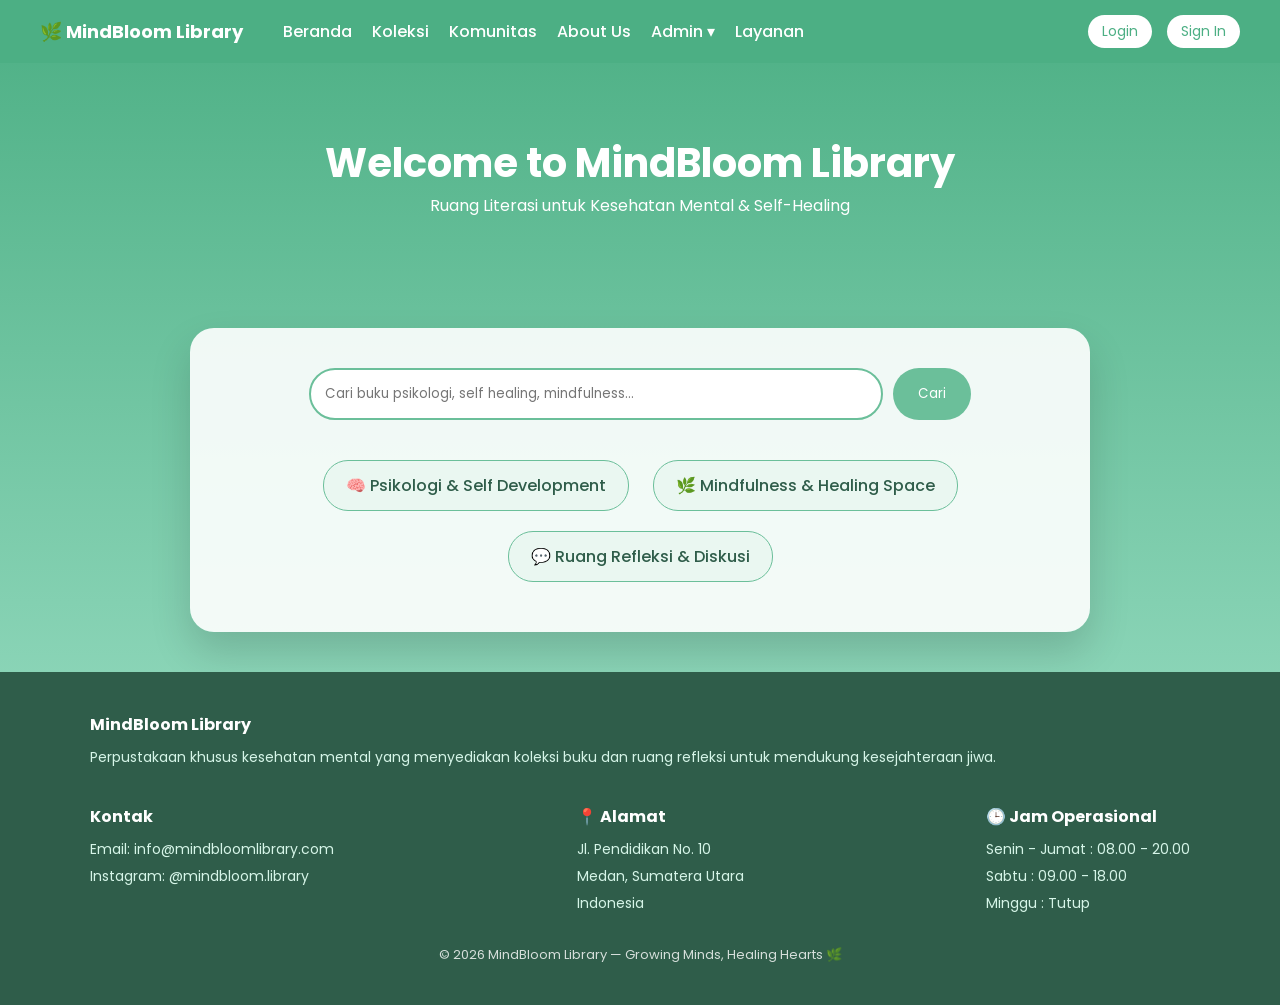
==== commit c7579be8: "Update index.html" ====
--- a/index.html
+++ b/index.html
@@ -224,13 +224,14 @@
   <ul class="menu">
   <li><a href="index.html" target="_blank" rel="noopener noreferrer">Beranda</a></li>
   <li><a href="koleksi.html" target="_blank" rel="noopener noreferrer">Koleksi</a></li>
-
+<li><a href="komunitas.html" target="_blank" rel="noopener noreferrer">Komunitas</a></li>
+  <li><a href="about.html" target="_blank" rel="noopener noreferrer">About Us</a></li>
   <li class="dropdown">
     <a href="#" id="adminToggle">Admin ▾</a>
     <ul class="dropdown-menu" id="adminMenu">
 
       <li>
-        <a href="fouder.html" target="_blank" rel="noopener noreferrer">
+        <a href="founder.html" target="_blank" rel="noopener noreferrer">
           🌿 Founder
         </a>
       </li>
@@ -242,7 +243,7 @@
       </li>
 
       <li>
-        <a href="https://instagram.com/usernamekamu"
+        <a href="https://instagram.com/mindbloom.library"
            target="_blank"
            rel="noopener noreferrer">
           📱 Instagram
@@ -285,6 +286,7 @@
 
 <footer>
   <div class="footer-container">
+
     <div class="footer-section">
       <h4>MindBloom Library</h4>
       <p>Perpustakaan khusus kesehatan mental yang menyediakan koleksi buku dan ruang refleksi untuk mendukung kesejahteraan jiwa.</p>
@@ -293,8 +295,23 @@
     <div class="footer-section">
       <h4>Kontak</h4>
       <p>Email: info@mindbloomlibrary.com</p>
-      <p>Instagram: @mindbloomlibrary</p>
+      <p>Instagram: @mindbloom.library</p>
     </div>
+
+    <div class="footer-section">
+      <h4>📍 Alamat</h4>
+      <p>Jl. Pendidikan No. 10</p>
+      <p>Medan, Sumatera Utara</p>
+      <p>Indonesia</p>
+    </div>
+
+    <div class="footer-section">
+      <h4>🕒 Jam Operasional</h4>
+      <p>Senin - Jumat : 08.00 - 20.00</p>
+      <p>Sabtu : 09.00 - 18.00</p>
+      <p>Minggu : Tutup</p>
+    </div>
+
   </div>
 
   <div class="footer-bottom">
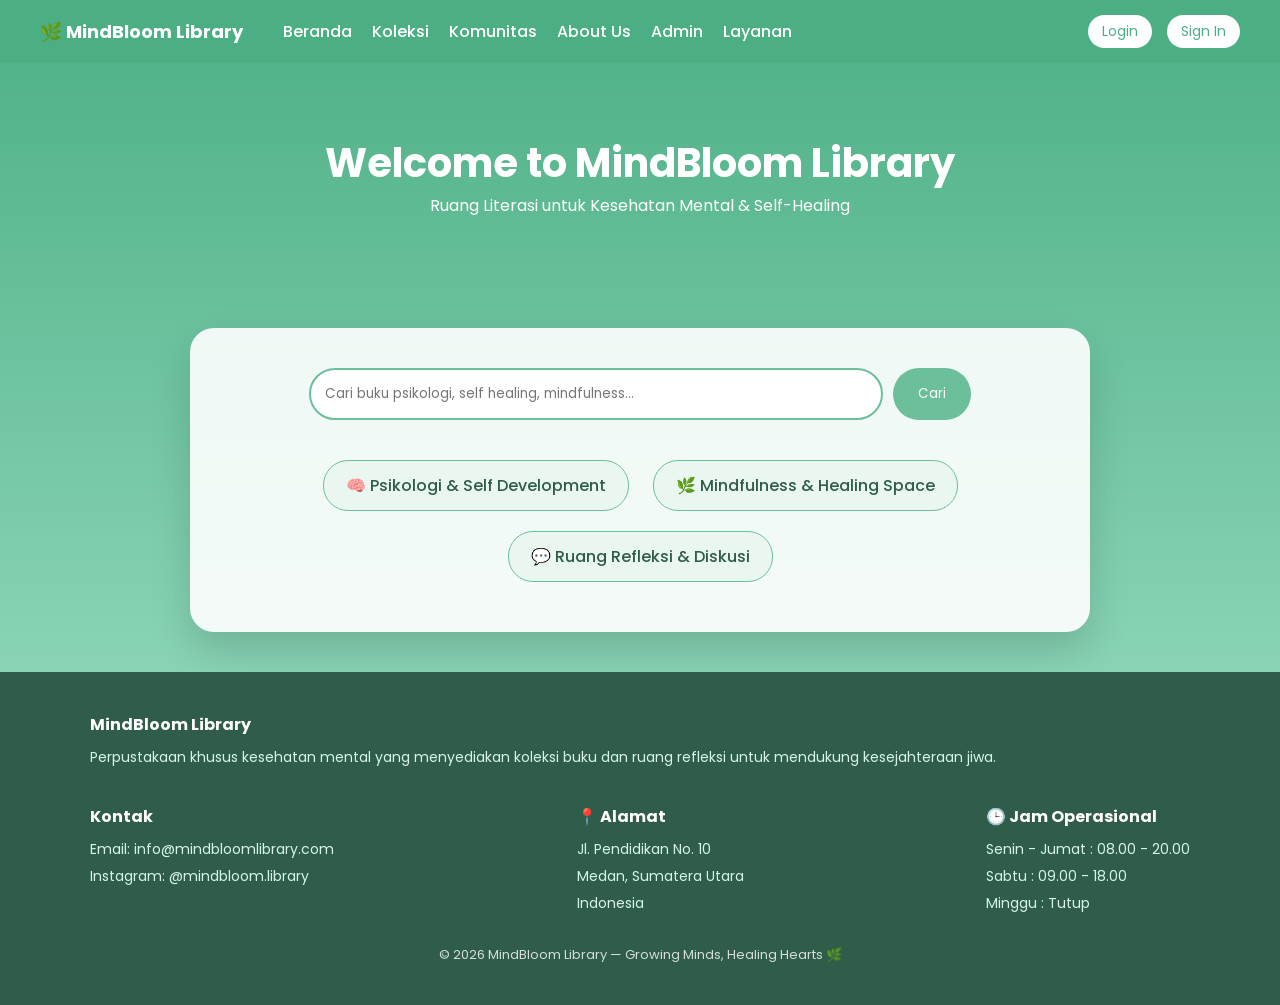
==== commit 50f22ff7: "Update index.html" ====
--- a/index.html
+++ b/index.html
@@ -50,7 +50,6 @@
 
 .menu li {
   margin-right:20px;
-  position:relative;
 }
 
 .menu a {
@@ -73,46 +72,6 @@
   border-radius:20px;
   font-size:14px;
   text-decoration:none;
-}
-
-/* ===== DROPDOWN CLICK VERSION ===== */
-.dropdown-menu {
-  position:absolute;
-  top:40px;
-  left:0;
-  background:white;
-  border-radius:12px;
-  min-width:180px;
-  box-shadow:0 10px 25px rgba(0,0,0,0.2);
-  overflow:hidden;
-
-  opacity:0;
-  visibility:hidden;
-  transform:translateY(10px);
-  transition:0.3s ease;
-}
-
-.dropdown-menu li {
-  list-style:none;
-}
-
-.dropdown-menu li a {
-  display:block;
-  padding:10px 18px;
-  color:#2f5d4a;
-  text-decoration:none;
-  font-size:14px;
-}
-
-.dropdown-menu li a:hover {
-  background:#eaf7f1;
-}
-
-/* aktif */
-.dropdown-menu.active {
-  opacity:1;
-  visibility:visible;
-  transform:translateY(0);
 }
 
 /* HERO */
@@ -222,48 +181,21 @@
   <div class="logo">🌿 MindBloom Library</div>
 
   <ul class="menu">
-  <li><a href="index.html" target="_blank" rel="noopener noreferrer">Beranda</a></li>
-  <li><a href="koleksi.html" target="_blank" rel="noopener noreferrer">Koleksi</a></li>
-<li><a href="komunitas.html" target="_blank" rel="noopener noreferrer">Komunitas</a></li>
-  <li><a href="about.html" target="_blank" rel="noopener noreferrer">About Us</a></li>
-  <li class="dropdown">
-    <a href="#" id="adminToggle">Admin ▾</a>
-    <ul class="dropdown-menu" id="adminMenu">
-
-      <li>
-        <a href="founder.html" target="_blank" rel="noopener noreferrer">
-          🌿 Founder
-        </a>
-      </li>
-
-      <li>
-        <a href="cv.html" target="_blank" rel="noopener noreferrer">
-          📄 CV
-        </a>
-      </li>
-
-      <li>
-        <a href="https://instagram.com/mindbloom.library"
-           target="_blank"
-           rel="noopener noreferrer">
-          📱 Instagram
-        </a>
-      </li>
-
-    </ul>
-  </li>
-
-  <li>
-    <a href="layanan.html" target="_blank" rel="noopener noreferrer">
-      Layanan
-    </a>
-  </li>
-</ul>
-
-<div class="right-menu">
-  <a href="login.html" target="_blank" rel="noopener noreferrer">Login</a>
-  <a href="signup.html" target="_blank" rel="noopener noreferrer">Sign In</a>
-</div>
+    <li><a href="index.html" target="_blank">Beranda</a></li>
+    <li><a href="koleksi.html" target="_blank">Koleksi</a></li>
+    <li><a href="komunitas.html" target="_blank">Komunitas</a></li>
+    <li><a href="about.html" target="_blank">About Us</a></li>
+
+    <!-- ADMIN TANPA DROPDOWN -->
+    <li><a href="admin.html" target="_blank">Admin</a></li>
+
+    <li><a href="layanan.html" target="_blank">Layanan</a></li>
+  </ul>
+
+  <div class="right-menu">
+    <a href="login.html" target="_blank">Login</a>
+    <a href="signup.html" target="_blank">Sign In</a>
+  </div>
 </nav>
 
 <section class="hero">
@@ -319,22 +251,5 @@
   </div>
 </footer>
 
-<!-- JAVASCRIPT DROPDOWN CLICK -->
-<script>
-const toggle = document.getElementById("adminToggle");
-const menu = document.getElementById("adminMenu");
-
-toggle.addEventListener("click", function(e) {
-  e.preventDefault();
-  menu.classList.toggle("active");
-});
-
-document.addEventListener("click", function(e) {
-  if (!toggle.contains(e.target) && !menu.contains(e.target)) {
-    menu.classList.remove("active");
-  }
-});
-</script>
-
 </body>
 </html>
